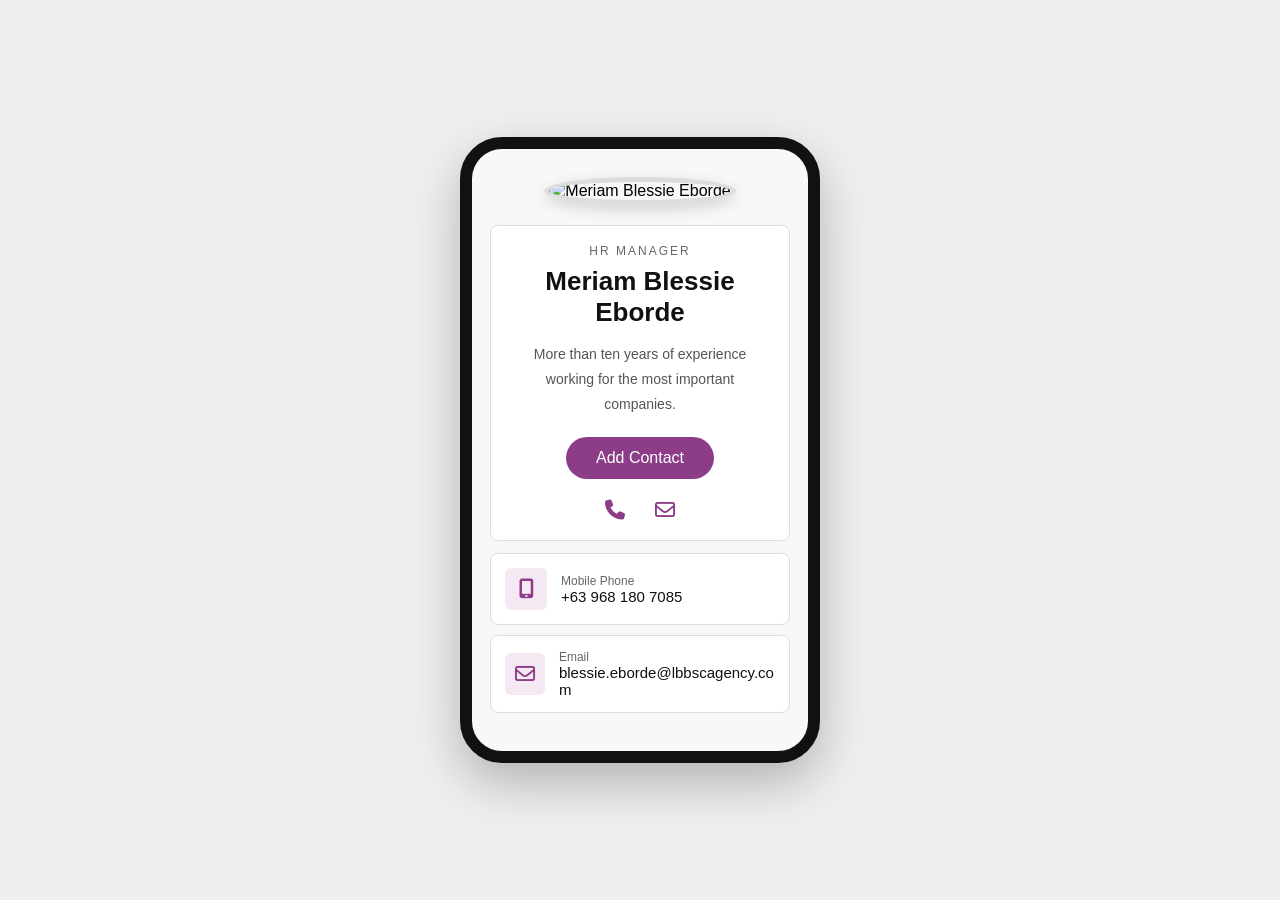
==== hr-manager.html @ 54d36f97 "Add files via upload" ====
<!DOCTYPE html>
<html lang="en">
<head>
<meta charset="UTF-8">
<meta name="viewport" content="width=device-width, initial-scale=1.0">
<title>HR Manager | Meriam Blessie Eborde</title>

<link rel="stylesheet" href="https://cdnjs.cloudflare.com/ajax/libs/font-awesome/6.5.2/css/all.min.css">

<style>
*{
    margin:0;
    padding:0;
    box-sizing:border-box;
    font-family: "Poppins", sans-serif;
}

body{
    background:#efefef;
    display:flex;
    justify-content:center;
    align-items:center;
    min-height:100vh;
    padding:30px 15px;
}

.phone-frame{
    width:360px;
    background:#f8f8f8;
    border:12px solid #111;
    border-radius:42px;
    padding:28px 18px;
    box-shadow:0 20px 50px rgba(0,0,0,.25);
}

.profile{
    text-align:center;
    margin-bottom:20px;
}

.profile img{
    width:95px;
    height:95px;
    border-radius:50%;
    object-fit:cover;
    border:5px solid #ddd;
    box-shadow:0 5px 15px rgba(0,0,0,.15);
}

.card{
    background:white;
    border:1px solid #ddd;
    border-radius:8px;
    padding:18px;
    text-align:center;
}

.role{
    font-size:12px;
    letter-spacing:2px;
    color:#666;
    text-transform:uppercase;
    margin-bottom:8px;
}

.card h2{
    color:#111;
    font-size:26px;
    line-height:1.2;
    margin-bottom:14px;
}

.card p{
    color:#555;
    font-size:14px;
    line-height:1.8;
    margin-bottom:20px;
}

.btn{
    display:inline-block;
    background:#8d3c88;
    color:white;
    text-decoration:none;
    padding:12px 30px;
    border-radius:30px;
    font-weight:500;
    transition:.3s;
}

.btn:hover{
    background:#6d2d69;
}

.icons{
    display:flex;
    justify-content:center;
    gap:30px;
    margin-top:20px;
}

.icons a{
    color:#8d3c88;
    font-size:20px;
    transition:.3s;
}

.icons a:hover{
    transform:scale(1.15);
}

.info{
    margin-top:12px;
}

.info-box{
    display:flex;
    align-items:center;
    gap:14px;
    background:white;
    border:1px solid #ddd;
    border-radius:8px;
    padding:14px;
    margin-bottom:10px;
}

.icon{
    width:42px;
    height:42px;
    background:#f4e9f3;
    border-radius:6px;
    display:flex;
    align-items:center;
    justify-content:center;
    color:#8d3c88;
    font-size:20px;
}

.label{
    font-size:12px;
    color:#666;
}

.value{
    font-size:15px;
    color:#111;
    word-break:break-word;
}

@media(max-width:420px){
    .phone-frame{
        width:100%;
        border-width:8px;
        border-radius:30px;
    }

    .card h2{
        font-size:22px;
    }
}
</style>
</head>
<body>

<div class="phone-frame">

    <div class="profile">
        <img src="Eborde, Blessie Meriam D. 2.jpg" alt="Meriam Blessie Eborde">
    </div>

    <div class="card">

        <div class="role">HR Manager</div>

        <h2>Meriam Blessie Eborde</h2>

        <p>
            More than ten years of experience working for the most important companies.
        </p>

        <a href="#contact" class="btn">Add Contact</a>

        <div class="icons">
            <a href="tel:+639681807085"><i class="fa-solid fa-phone"></i></a>
            <a href="mailto:blessie.eborde@lbbscagency.com">
                <i class="fa-regular fa-envelope"></i>
            </a>
        </div>

    </div>

    <div class="info" id="contact">

        <div class="info-box">
            <div class="icon">
                <i class="fa-solid fa-mobile-screen-button"></i>
            </div>
            <div>
                <div class="label">Mobile Phone</div>
                <div class="value">+63 968 180 7085</div>
            </div>
        </div>

        <div class="info-box">
            <div class="icon">
                <i class="fa-regular fa-envelope"></i>
            </div>
            <div>
                <div class="label">Email</div>
                <div class="value">blessie.eborde@lbbscagency.com</div>
            </div>
        </div>

    </div>

</div>

</body>
</html>
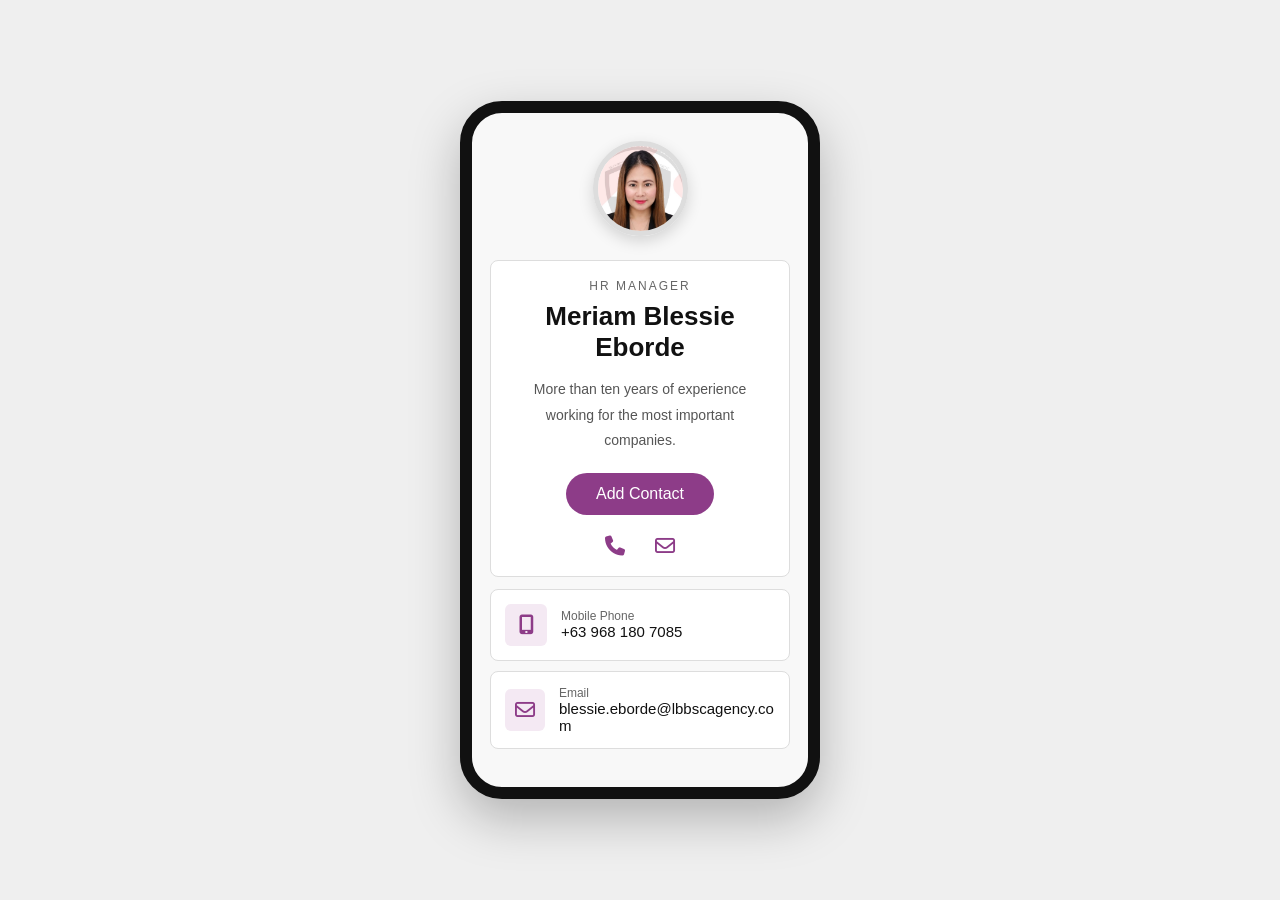
==== commit feaa8c86: "Update hr-manager.html" ====
--- a/hr-manager.html
+++ b/hr-manager.html
@@ -165,7 +165,7 @@
 <div class="phone-frame">
 
     <div class="profile">
-        <img src="Eborde, Blessie Meriam D. 2.jpg" alt="Meriam Blessie Eborde">
+        <img src="./images/hr-manager.jpg" alt="Meriam Blessie Eborde">
     </div>
 
     <div class="card">
@@ -216,4 +216,4 @@
 </div>
 
 </body>
-</html>+</html>
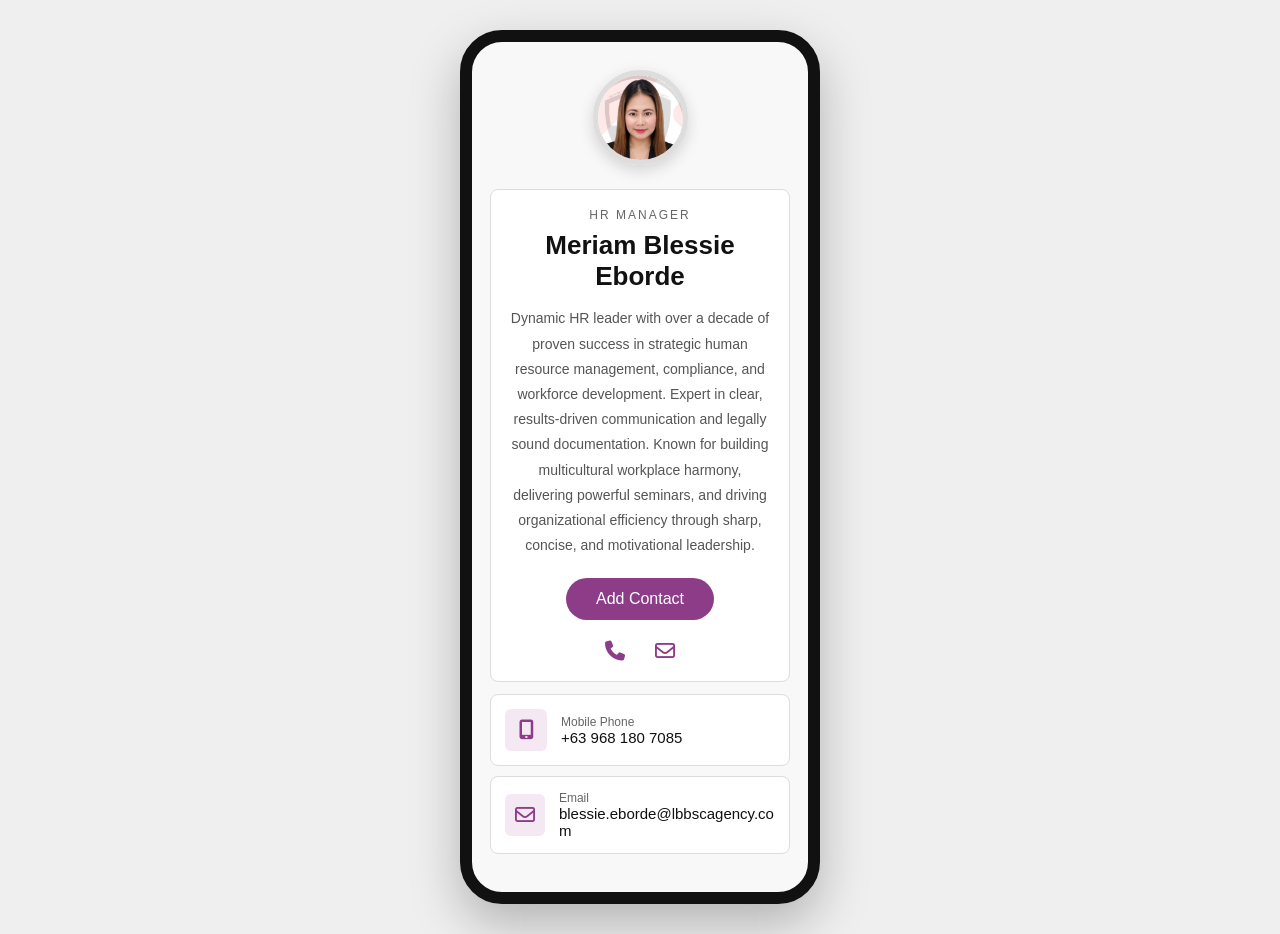
==== commit 92cef455: "Update hr-manager.html" ====
--- a/hr-manager.html
+++ b/hr-manager.html
@@ -175,7 +175,7 @@
         <h2>Meriam Blessie Eborde</h2>
 
         <p>
-            More than ten years of experience working for the most important companies.
+            Dynamic HR leader with over a decade of proven success in strategic human resource management, compliance, and workforce development. Expert in clear, results‑driven communication and legally sound documentation. Known for building multicultural workplace harmony, delivering powerful seminars, and driving organizational efficiency through sharp, concise, and motivational leadership.
         </p>
 
         <a href="#contact" class="btn">Add Contact</a>
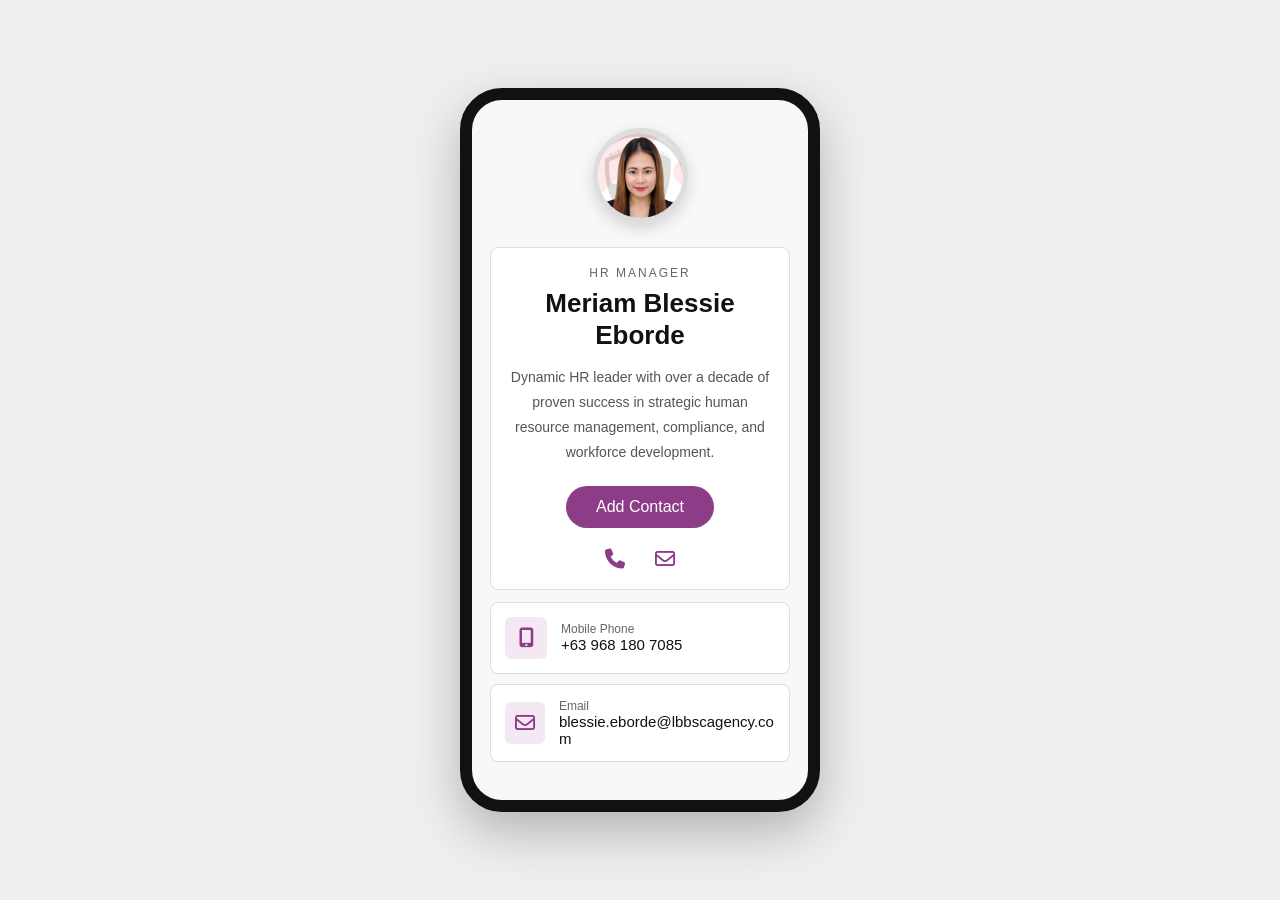
==== commit d305bddd: "Update hr-manager.html" ====
--- a/hr-manager.html
+++ b/hr-manager.html
@@ -175,7 +175,7 @@
         <h2>Meriam Blessie Eborde</h2>
 
         <p>
-            Dynamic HR leader with over a decade of proven success in strategic human resource management, compliance, and workforce development. Expert in clear, results‑driven communication and legally sound documentation. Known for building multicultural workplace harmony, delivering powerful seminars, and driving organizational efficiency through sharp, concise, and motivational leadership.
+            Dynamic HR leader with over a decade of proven success in strategic human resource management, compliance, and workforce development.
         </p>
 
         <a href="#contact" class="btn">Add Contact</a>
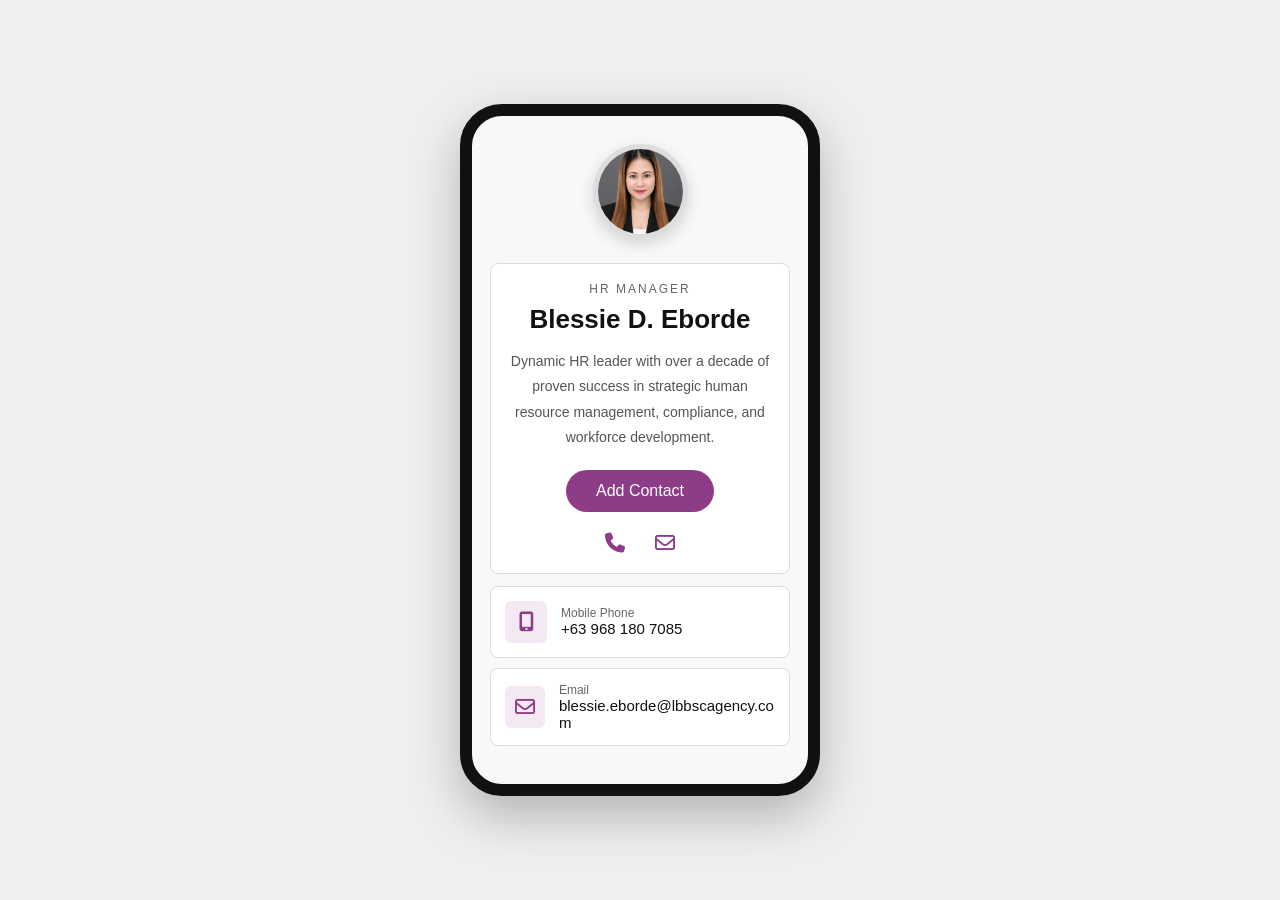
==== commit 656318eb: "Update hr-manager.html" ====
--- a/hr-manager.html
+++ b/hr-manager.html
@@ -3,7 +3,7 @@
 <head>
 <meta charset="UTF-8">
 <meta name="viewport" content="width=device-width, initial-scale=1.0">
-<title>HR Manager | Meriam Blessie Eborde</title>
+<title>HR Manager | Blessie D. Eborde</title>
 
 <link rel="stylesheet" href="https://cdnjs.cloudflare.com/ajax/libs/font-awesome/6.5.2/css/all.min.css">
 
@@ -165,14 +165,14 @@
 <div class="phone-frame">
 
     <div class="profile">
-        <img src="./images/hr-manager.jpg" alt="Meriam Blessie Eborde">
+        <img src="./images/hr-manager.jpg" alt="Blessie D. Eborde">
     </div>
 
     <div class="card">
 
         <div class="role">HR Manager</div>
 
-        <h2>Meriam Blessie Eborde</h2>
+        <h2>Blessie D. Eborde</h2>
 
         <p>
             Dynamic HR leader with over a decade of proven success in strategic human resource management, compliance, and workforce development.
